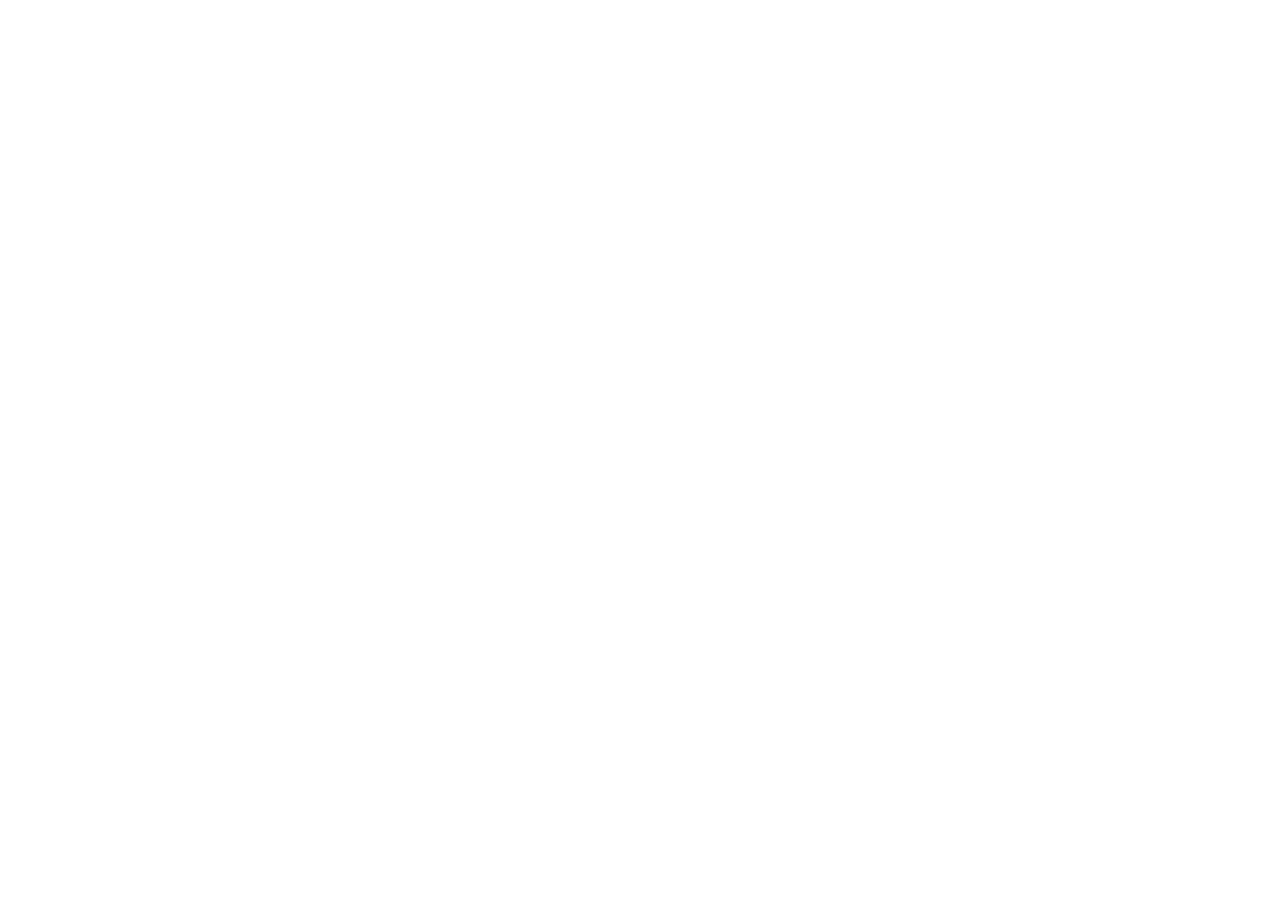
==== about.html @ 66d79ac8 "fixed social media icon location" ====
<!doctype html>
  <head>
    <title>About - Kelly Mundle</title>
    <link rel="stylesheet" href="css/main.css">
    <meta name=”viewport” content=”width=device-width, initial-scale=1”>
    <meta name="description" content="project for FEWD that will act as a portfolio/resume">
    <link href="https://fonts.googleapis.com/css?family=Oxygen|Source+Sans+Pro" rel="stylesheet">
  </head>
  <body>
  </body>
---- css/main.css ----
/* basic reset */
html, body, h1, h2 {
  padding: 0;
  margin: 0;
}


* {
  box-sizing: border-box;
}

a {
  color: white;
  text-decoration: none;
}

body {
  font-family: 'Source Sans Pro', sans-serif;
}

nav li{
  list-style: none;
  text-decoration: none;
  margin: 5px;
  padding: 5px;
  color: white;
}

nav ul li:hover, nav ul li:visited, nav ul li:link {
  text-decoration: none;
  color: white;
}

.navigation {
  display: flex;
  flex-direction: row;
  color: white;

}

#flexnav {
  display: flex;
  justify-content: flex-end;
  box-sizing: border-box;
  float: right;
  color: white;
  padding-right: 1em;
}

ul {
  text-decoration: none;
  list-style: none;
  display: flex;
}

h1{
  margin: 0;
  font-family: 'Oxygen', sans-serif;
  float: left;
  color: white;
  font-size: 4em;
  padding-left: 1em;
  padding-top: .25em;
}

#background {
  background-image: url(/img/self.jpg);
  background-repeat: no-repeat;
  background-size: cover;
  background-position: 50% 50%;
  height: 100%;
  min-height: 50em;
  width: 100%
  display: flex;
  align-items: flex-start;
  justify-content: space-between;
  color: white;

}

#Oxford{
  font-weight: bold;
  font-size: .65em;
}

#instafeed {
  display: flex;
  justify-content: center;
  align-items: center;
  flex-direction: column;
}

#selector{
  margin: 0 auto;
  padding: 1em;
  font-size: 1.5em;
}

footer {
  display: flex;
  align-items: flex-end;
}

#socialmedia{
  position: fixed;
  bottom: 0;
  right: 0;
  width: auto;
  display: flex;
  flex-direction: row;
  padding-left: 1em;
}

#row {
  display: flex;
  flex-direction: column;
}

.socicon-github:before {
    content: "\e032";
    color: white;
}

.socicon-facebook:before {
    content: "\e028";
    color: white;
}

.socicon-mail:before {
    content: "\e050";
    color: white;
}
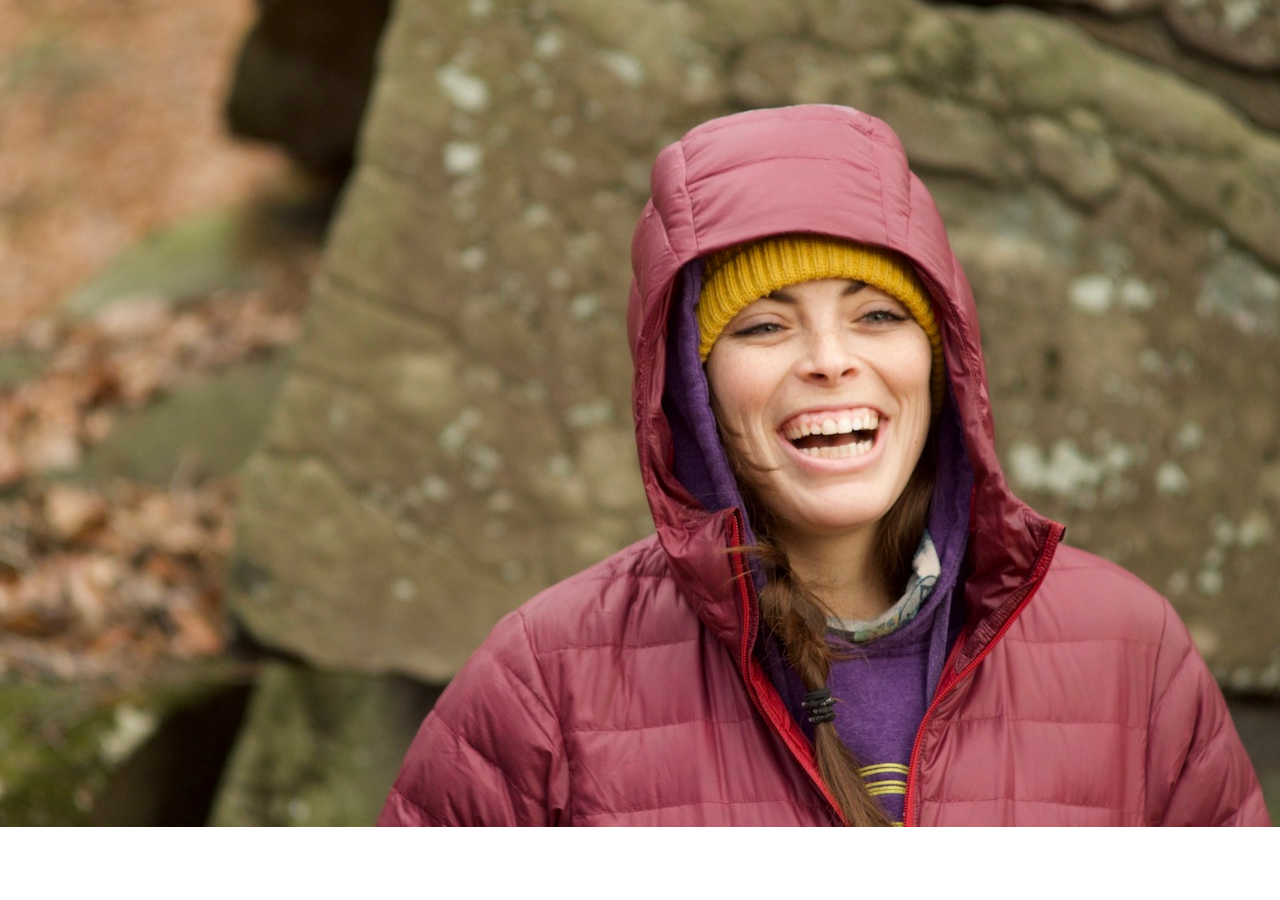
==== commit c0e22b8d: "still messing with responsive details" ====
--- a/about.html
+++ b/about.html
@@ -7,4 +7,7 @@
     <link href="https://fonts.googleapis.com/css?family=Oxygen|Source+Sans+Pro" rel="stylesheet">
   </head>
   <body>
+    <div id="instafeed">
+      <iframe src="//users.instush.com/h-slider/?cols=4&round=true&circle=true&pin=true&user_id=26164334&username=kellym125&sid=-1&susername=-1&tag=-1&stype=mine&t=999999YDAuBXW6ZFf8qMAoZWXrCxRnwN2g4-QWP6TJhjMp0ql-sAdxvsmVF8ZVmeRlXHmNnVRCpjPXtO4" allowtransparency="true" frameborder="0" scrolling="no"  style="display:block;width:680px;height:190px;border:none;overflow:visible;" ></iframe>
+    </div>
   </body>
--- a/css/main.css
+++ b/css/main.css
@@ -1,13 +1,15 @@
 /* basic reset */
-html, body, h1, h2 {
+body, h1, h2, h3, h4, h5, h6,
+p, blockquote, pre, hr,
+dl, dd, ol, ul, figure {
   padding: 0;
   margin: 0;
 }
 
-
 * {
   box-sizing: border-box;
 }
+
 
 a {
   color: white;
@@ -16,6 +18,13 @@
 
 body {
   font-family: 'Source Sans Pro', sans-serif;
+  background-image: url(../img/self.jpg);
+  background-repeat: no-repeat;
+  background-size: cover;
+  background-position: center;
+  min-height: 50em;
+  width: 100%;
+  height: 100%
 }
 
 nav li{
@@ -26,6 +35,7 @@
   color: white;
 }
 
+
 nav ul li:hover, nav ul li:visited, nav ul li:link {
   text-decoration: none;
   color: white;
@@ -35,17 +45,27 @@
   display: flex;
   flex-direction: row;
   color: white;
-
 }
 
-#flexnav {
+/* upper right hand navigation menu */
+
+#localnavigation {
   display: flex;
   justify-content: flex-end;
   box-sizing: border-box;
   float: right;
   color: white;
   padding-right: 1em;
+  width: 50%;
 }
+
+#localnavigation li {
+  border-color: white;
+  border-style: solid;
+  border-width: 1px;
+  font-size: 1em;
+}
+
 
 ul {
   text-decoration: none;
@@ -53,54 +73,34 @@
   display: flex;
 }
 
+/* the background and every descendent immediately below */
+#background {
+  display: flex;
+  align-items: flex-start;
+  justify-content: space-between;
+  color: white;
+  flex-direction: row-reverse;
+}
+
+/* my name at the top */
 h1{
   margin: 0;
   font-family: 'Oxygen', sans-serif;
   float: left;
   color: white;
-  font-size: 4em;
-  padding-left: 1em;
+  font-size: 5em;
   padding-top: .25em;
 }
 
-#background {
-  background-image: url(/img/self.jpg);
-  background-repeat: no-repeat;
-  background-size: cover;
-  background-position: 50% 50%;
-  height: 100%;
-  min-height: 50em;
-  width: 100%
+/* my name at the top + the social media icons together in a div */
+#row {
   display: flex;
-  align-items: flex-start;
-  justify-content: space-between;
-  color: white;
-
+  flex-direction: column;
+  padding-left: 1em;
+  width: 50%;
 }
 
-#Oxford{
-  font-weight: bold;
-  font-size: .65em;
-}
-
-#instafeed {
-  display: flex;
-  justify-content: center;
-  align-items: center;
-  flex-direction: column;
-}
-
-#selector{
-  margin: 0 auto;
-  padding: 1em;
-  font-size: 1.5em;
-}
-
-footer {
-  display: flex;
-  align-items: flex-end;
-}
-
+/* social media icons */
 #socialmedia{
   position: fixed;
   bottom: 0;
@@ -108,12 +108,6 @@
   width: auto;
   display: flex;
   flex-direction: row;
-  padding-left: 1em;
-}
-
-#row {
-  display: flex;
-  flex-direction: column;
 }
 
 .socicon-github:before {
@@ -126,7 +120,62 @@
     color: white;
 }
 
-.socicon-mail:before {
-    content: "\e050";
+.socicon-linkedin:before {
+    content: "\e04c";
     color: white;
 }
+
+/* About page */
+#instafeed {
+  display: flex;
+  justify-content: center;
+  align-items: center;
+  flex-direction: column;
+}
+
+/* resume page */
+#resume > a{
+  width: 100%;
+  height: 100%;
+}
+
+@media (max-width: 615px) {
+  /* ... styles here ... */
+body {
+  background-size: cover;
+}
+
+#flexnav {
+  display: flex;
+  flex-direction: column;
+}
+
+#row {
+  display: flex;
+  flex-direction: column;
+  justify-content: flex-start;
+  float: left;
+  width: 100%
+}
+
+#localnavigation {
+  display: flex;
+  align-items: flex-start;
+  width: 100%;
+}
+
+#localnavigation li {
+  background-color: white;
+  color: black;
+}
+
+.navigation {
+  display: flex;
+  flex-direction: column;
+}
+
+#background {
+  display: flex;
+  flex-direction: column-reverse;
+}
+}
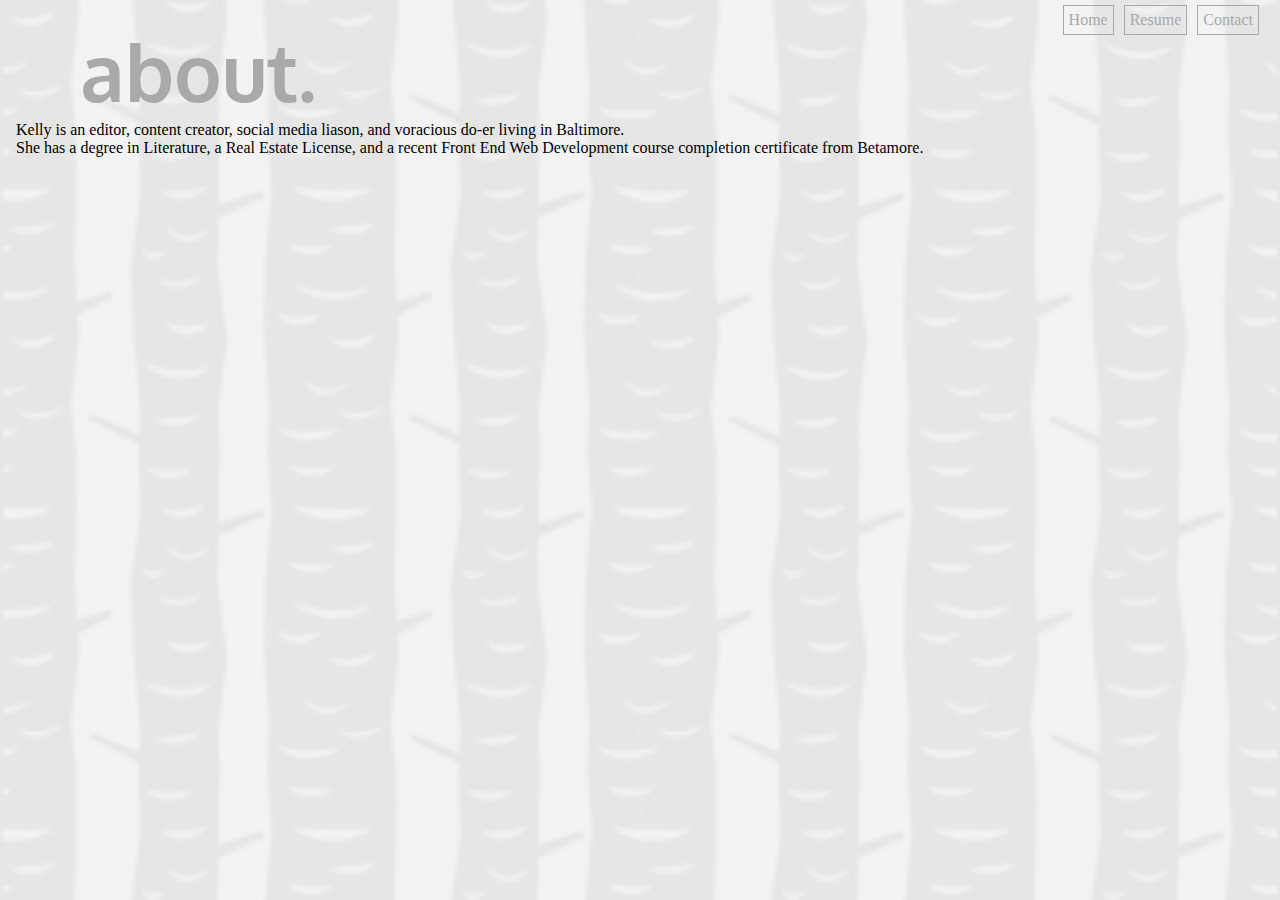
==== commit 9bc58582: "working on about css" ====
--- a/about.html
+++ b/about.html
@@ -1,13 +1,31 @@
 <!doctype html>
   <head>
     <title>About - Kelly Mundle</title>
-    <link rel="stylesheet" href="css/main.css">
+    <link rel="stylesheet" href="css/about.css">
     <meta name=”viewport” content=”width=device-width, initial-scale=1”>
     <meta name="description" content="project for FEWD that will act as a portfolio/resume">
     <link href="https://fonts.googleapis.com/css?family=Oxygen|Source+Sans+Pro" rel="stylesheet">
   </head>
   <body>
-    <div id="instafeed">
-      <iframe src="//users.instush.com/h-slider/?cols=4&round=true&circle=true&pin=true&user_id=26164334&username=kellym125&sid=-1&susername=-1&tag=-1&stype=mine&t=999999YDAuBXW6ZFf8qMAoZWXrCxRnwN2g4-QWP6TJhjMp0ql-sAdxvsmVF8ZVmeRlXHmNnVRCpjPXtO4" allowtransparency="true" frameborder="0" scrolling="no"  style="display:block;width:680px;height:190px;border:none;overflow:visible;" ></iframe>
-    </div>
+    <div id="background">
+      <nav id="localnavigation">
+        <ul class="navigation">
+          <li><a href="index.html">Home</a></li>
+          <li><a href="../img/Portfolio_Resume.pdf" target="_blank">Resume</a></li>
+          <li><a href="contact.html">Contact</a></li>
+        </ul>
+      </nav>
+      <h1>about.</h1>
+        <p>
+          Kelly is an editor, content creator, social media liason, and voracious do-er living in Baltimore.
+        </p>
+        <p>
+          She has a degree in Literature, a Real Estate License, and a recent Front End Web Development course completion certificate from Betamore.
+        </p>
+
+        <div id="instafeed">
+          <iframe src="//users.instush.com/h-slider/?cols=4&round=true&circle=true&pin=true&user_id=26164334&username=kellym125&sid=-1&susername=-1&tag=-1&stype=mine&t=999999YDAuBXW6ZFf8qMAoZWXrCxRnwN2g4-QWP6TJhjMp0ql-sAdxvsmVF8ZVmeRlXHmNnVRCpjPXtO4" allowtransparency="true" frameborder="0" scrolling="no"  style="display:block;width:680px;height:190px;border:none;overflow:visible;" ></iframe>
+        </div>
+      </div>
   </body>
+</html>
--- a/css/about.css
+++ b/css/about.css
@@ -0,0 +1,100 @@
+/* basic reset */
+body, h1, h2, h3, h4, h5, h6,
+p, blockquote, pre, hr,
+dl, dd, ol, ul, figure {
+  padding: 0;
+  margin: 0;
+}
+
+* {
+  box-sizing: border-box;
+}
+
+/* About page */
+#instafeed {
+  display: flex;
+  justify-content: center;
+  align-items: center;
+}
+
+body {
+  display: flex;
+  flex-direction: column;
+  background-image: url(../img/tree_bark.png);
+  background-repeat: no-repeat;
+  background-size: cover;
+  background-position: center;
+  background-attachment: fixed;
+  min-height: 50em;
+  width: 100%;
+  height: 100%
+}
+
+/* about at the top */
+h1{
+  margin: 0;
+  width: 50%;
+  font-family: 'Oxygen', sans-serif;
+  color: darkgray;
+  font-size: 5em;
+  padding-top: .25em;
+  display: block;
+  padding-left: 1em;
+}
+
+
+/* upper right hand navigation menu */
+
+#localnavigation {
+  display: flex;
+  justify-content: flex-end;
+  box-sizing: border-box;
+  float: right;
+  color: darkgray;
+  padding-right: 1em;
+  width: 50%;
+}
+
+#localnavigation li {
+  border-color: darkgray;
+  border-style: solid;
+  border-width: 1px;
+  font-size: 1em;
+}
+
+
+ul {
+  text-decoration: none;
+  list-style: none;
+  display: flex;
+}
+nav li{
+  list-style: none;
+  text-decoration: none;
+  margin: 5px;
+  padding: 5px;
+  color: white;
+}
+
+
+nav ul li:hover, nav ul li:visited, nav ul li:link {
+  text-decoration: none;
+  color: darkgray;
+}
+
+a {
+  color: darkgray;
+  text-decoration: none;
+}
+
+.navigation {
+  display: flex;
+  flex-direction: row;
+  color: white;
+}
+
+/*body text*/
+p {
+  display: block;
+  padding-left: 1em;
+}
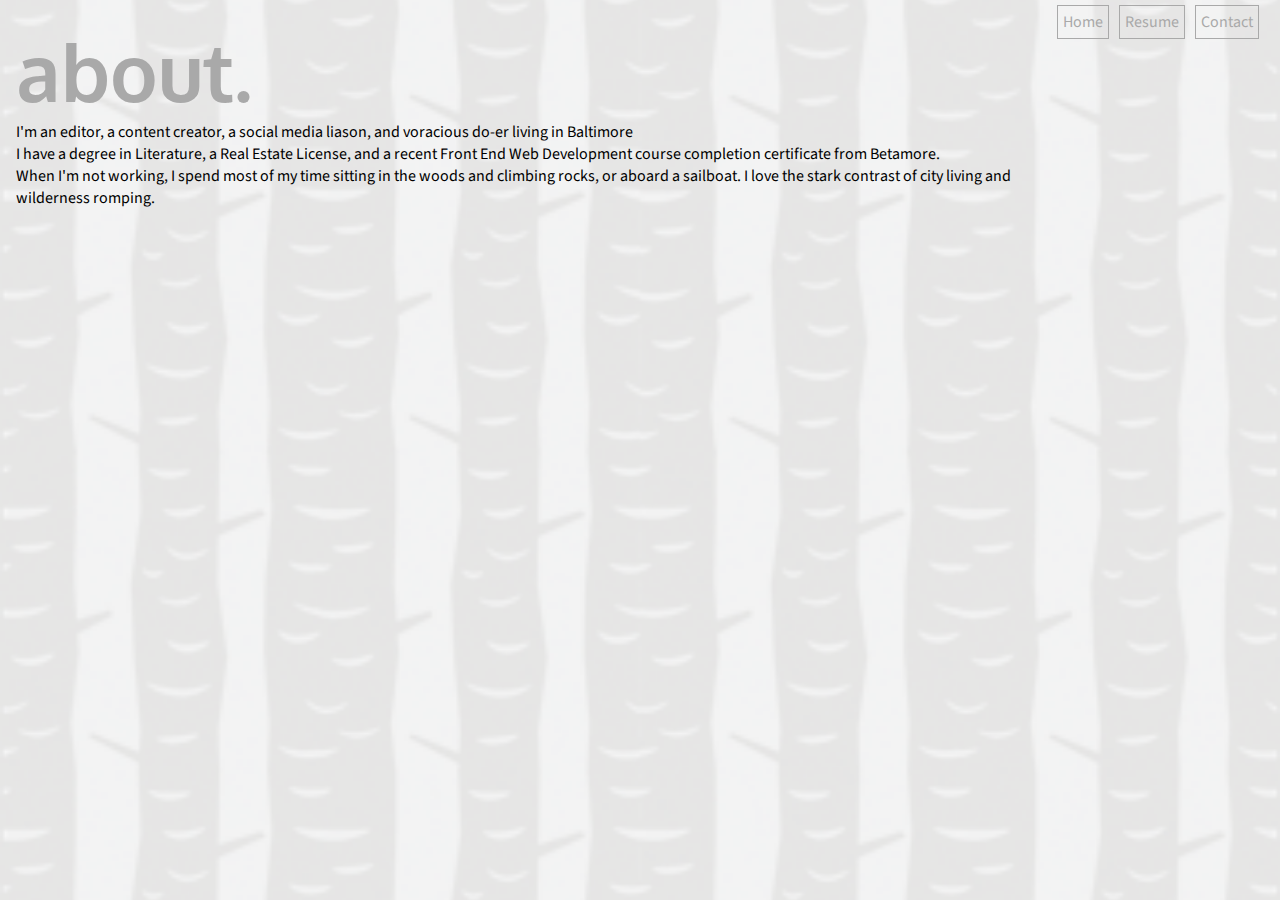
==== commit fad46d5c: "added contact page" ====
--- a/about.html
+++ b/about.html
@@ -15,17 +15,16 @@
           <li><a href="contact.html">Contact</a></li>
         </ul>
       </nav>
-      <h1>about.</h1>
-        <p>
-          Kelly is an editor, content creator, social media liason, and voracious do-er living in Baltimore.
-        </p>
-        <p>
-          She has a degree in Literature, a Real Estate License, and a recent Front End Web Development course completion certificate from Betamore.
-        </p>
+      <div id= "paddingrow">
+        <h1>about.</h1>
+          <p>I'm an editor, a content creator, a social media liason, and voracious do-er living in Baltimore</p>
+          <p>I have a degree in Literature, a Real Estate License, and a recent Front End Web Development course completion certificate from Betamore.</p>
+          <p>When I'm not working, I spend most of my time sitting in the woods and climbing rocks, or aboard a sailboat. I love the stark contrast of city living and wilderness romping.</p>
 
-        <div id="instafeed">
-          <iframe src="//users.instush.com/h-slider/?cols=4&round=true&circle=true&pin=true&user_id=26164334&username=kellym125&sid=-1&susername=-1&tag=-1&stype=mine&t=999999YDAuBXW6ZFf8qMAoZWXrCxRnwN2g4-QWP6TJhjMp0ql-sAdxvsmVF8ZVmeRlXHmNnVRCpjPXtO4" allowtransparency="true" frameborder="0" scrolling="no"  style="display:block;width:680px;height:190px;border:none;overflow:visible;" ></iframe>
+      </div>
+          <div id="instafeed">
+            <iframe src="//users.instush.com/h-slider/?cols=4&round=true&circle=true&pin=true&user_id=26164334&username=kellym125&sid=-1&susername=-1&tag=-1&stype=mine&t=999999YDAuBXW6ZFf8qMAoZWXrCxRnwN2g4-QWP6TJhjMp0ql-sAdxvsmVF8ZVmeRlXHmNnVRCpjPXtO4" allowtransparency="true" frameborder="0" scrolling="no"  style="display:block;width:680px;height:190px;border:none;overflow:visible;" ></iframe>
+          </div>
         </div>
-      </div>
   </body>
 </html>
--- a/css/about.css
+++ b/css/about.css
@@ -30,16 +30,22 @@
   height: 100%
 }
 
-/* about at the top */
+/* about written at the top */
 h1{
   margin: 0;
-  width: 50%;
   font-family: 'Oxygen', sans-serif;
   color: darkgray;
   font-size: 5em;
   padding-top: .25em;
   display: block;
+}
+
+/* my name at the top + the social media icons together in a div */
+#paddingrow {
+  display: flex;
+  flex-direction: column;
   padding-left: 1em;
+
 }
 
 
@@ -52,7 +58,7 @@
   float: right;
   color: darkgray;
   padding-right: 1em;
-  width: 50%;
+
 }
 
 #localnavigation li {
@@ -83,6 +89,7 @@
 }
 
 a {
+  font-family: 'Source Sans Pro', sans-serif;
   color: darkgray;
   text-decoration: none;
 }
@@ -96,5 +103,14 @@
 /*body text*/
 p {
   display: block;
-  padding-left: 1em;
+  font-family: 'Source Sans Pro', sans-serif;
 }
+
+/*contact page*/
+#email {
+  display: flex;
+  justify-content: center;
+  align-items: center;
+  padding-top: 2em;
+  font-size: 2em;
+}
